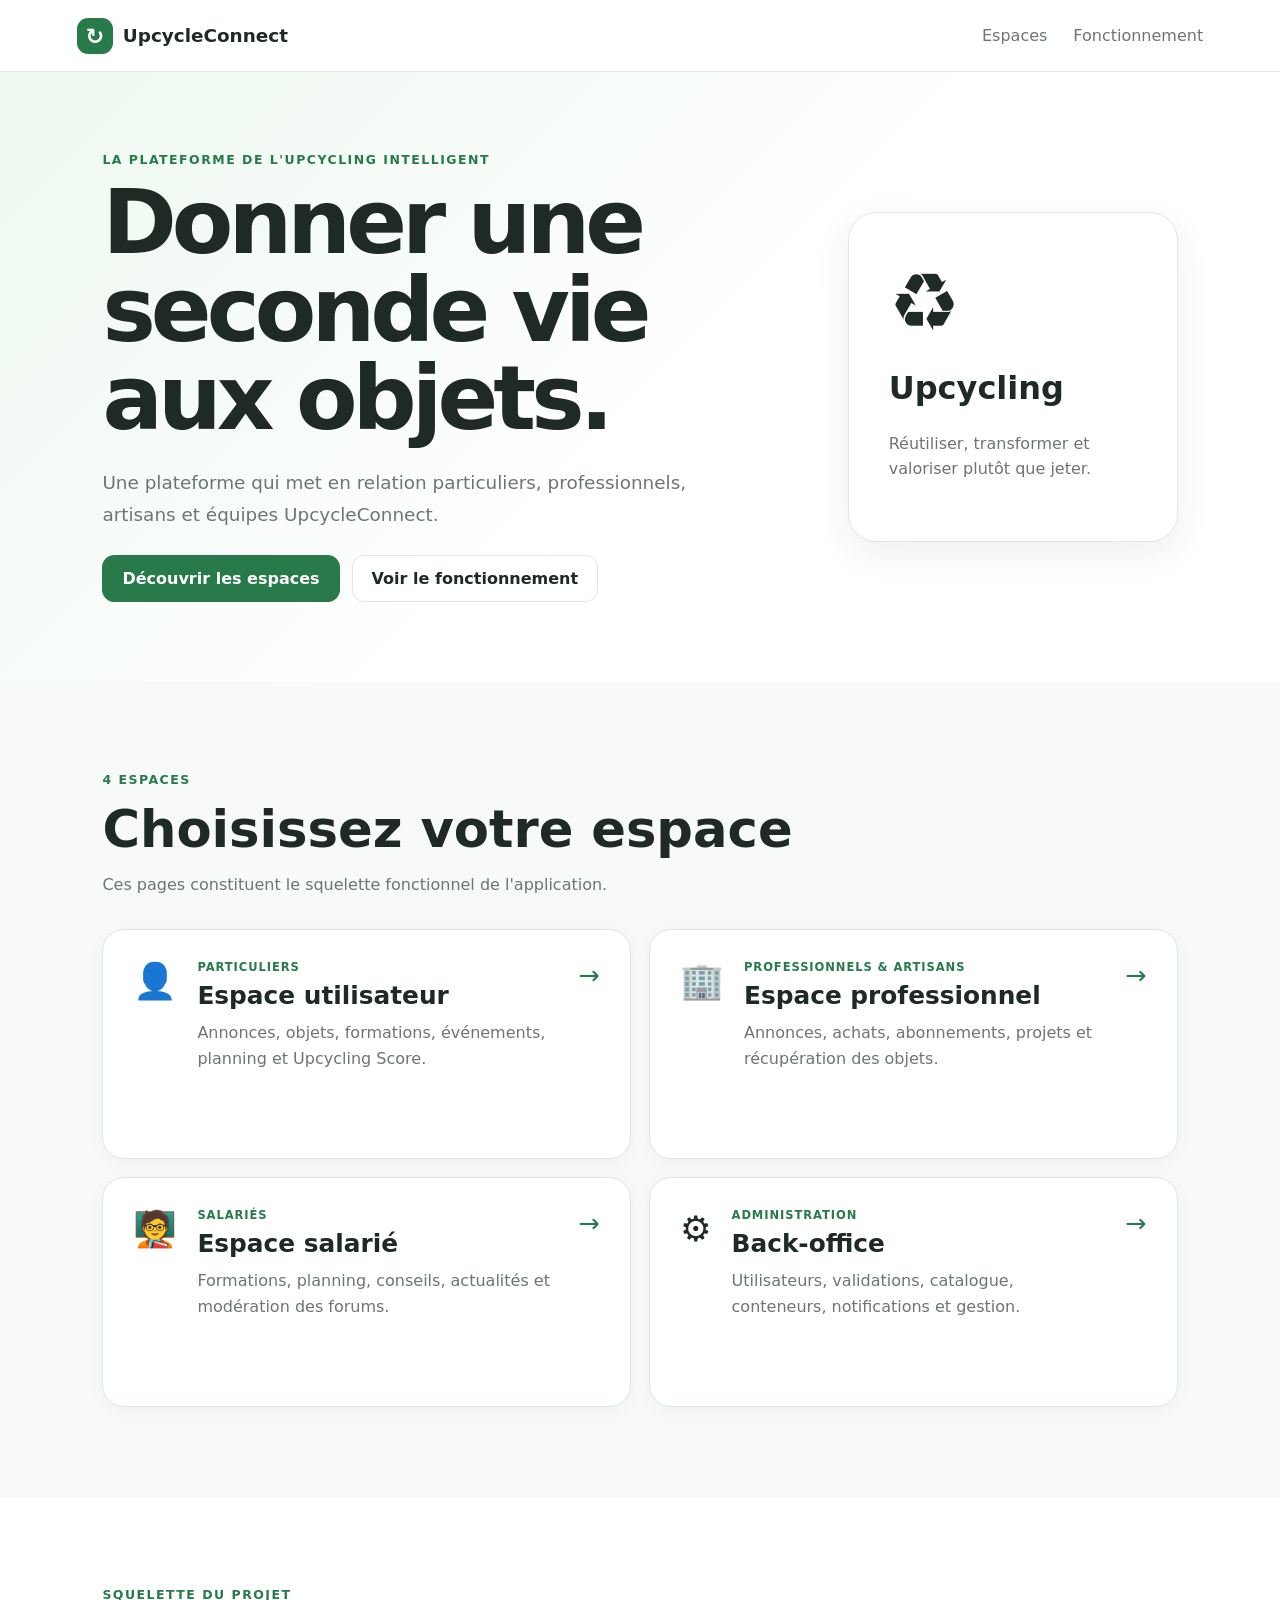
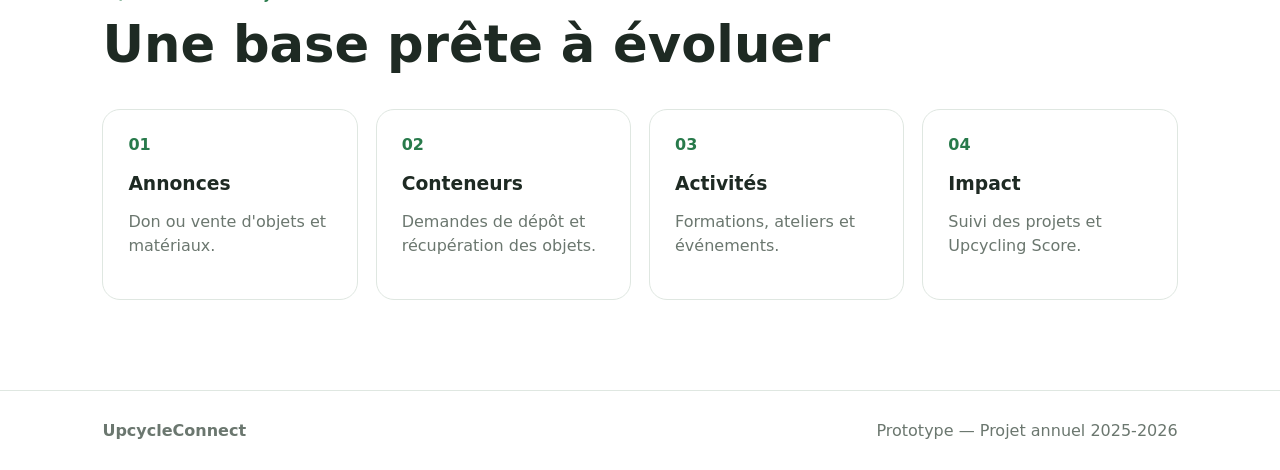
==== web/index.html @ 0e3712cc "Initial commit" ====
<!DOCTYPE html>
<html lang="fr">
<head>
    <meta charset="UTF-8">
    <meta name="viewport" content="width=device-width, initial-scale=1.0">
    <title>UpcycleConnect — Accueil</title>
    <link rel="stylesheet" href="css/style.css">
</head>
<body>
    <header class="site-header">
        <a class="brand" href="index.html">
            <span class="brand-mark">↻</span>
            <span>UpcycleConnect</span>
        </a>
        <nav>
            <a href="#espaces">Espaces</a>
            <a href="#fonctionnement">Fonctionnement</a>
        </nav>
    </header>

    <main>
        <section class="hero">
            <div>
                <p class="eyebrow">LA PLATEFORME DE L'UPCYCLING INTELLIGENT</p>
                <h1>Donner une seconde vie aux objets.</h1>
                <p class="hero-text">
                    Une plateforme qui met en relation particuliers, professionnels,
                    artisans et équipes UpcycleConnect.
                </p>
                <div class="hero-actions">
                    <a class="button primary" href="#espaces">Découvrir les espaces</a>
                    <a class="button secondary" href="#fonctionnement">Voir le fonctionnement</a>
                </div>
            </div>
            <div class="hero-card">
                <span class="hero-icon">♻</span>
                <h2>Upcycling</h2>
                <p>Réutiliser, transformer et valoriser plutôt que jeter.</p>
            </div>
        </section>

        <section id="espaces" class="section">
            <div class="section-heading">
                <p class="eyebrow">4 ESPACES</p>
                <h2>Choisissez votre espace</h2>
                <p>Ces pages constituent le squelette fonctionnel de l'application.</p>
            </div>

            <div class="space-grid">
                <a class="space-card user" href="user.html">
                    <span class="space-icon">👤</span>
                    <div>
                        <p class="card-label">PARTICULIERS</p>
                        <h3>Espace utilisateur</h3>
                        <p>Annonces, objets, formations, événements, planning et Upcycling Score.</p>
                    </div>
                    <span class="arrow">→</span>
                </a>

                <a class="space-card pro" href="pro.html">
                    <span class="space-icon">🏢</span>
                    <div>
                        <p class="card-label">PROFESSIONNELS & ARTISANS</p>
                        <h3>Espace professionnel</h3>
                        <p>Annonces, achats, abonnements, projets et récupération des objets.</p>
                    </div>
                    <span class="arrow">→</span>
                </a>

                <a class="space-card employee" href="employee.html">
                    <span class="space-icon">🧑‍🏫</span>
                    <div>
                        <p class="card-label">SALARIÉS</p>
                        <h3>Espace salarié</h3>
                        <p>Formations, planning, conseils, actualités et modération des forums.</p>
                    </div>
                    <span class="arrow">→</span>
                </a>

                <a class="space-card admin" href="admin.html">
                    <span class="space-icon">⚙</span>
                    <div>
                        <p class="card-label">ADMINISTRATION</p>
                        <h3>Back-office</h3>
                        <p>Utilisateurs, validations, catalogue, conteneurs, notifications et gestion.</p>
                    </div>
                    <span class="arrow">→</span>
                </a>
            </div>
        </section>

        <section id="fonctionnement" class="section light-section">
            <div class="section-heading">
                <p class="eyebrow">SQUELETTE DU PROJET</p>
                <h2>Une base prête à évoluer</h2>
            </div>
            <div class="feature-grid">
                <article><span>01</span><h3>Annonces</h3><p>Don ou vente d'objets et matériaux.</p></article>
                <article><span>02</span><h3>Conteneurs</h3><p>Demandes de dépôt et récupération des objets.</p></article>
                <article><span>03</span><h3>Activités</h3><p>Formations, ateliers et événements.</p></article>
                <article><span>04</span><h3>Impact</h3><p>Suivi des projets et Upcycling Score.</p></article>
            </div>
        </section>
    </main>

    <footer class="site-footer">
        <strong>UpcycleConnect</strong>
        <span>Prototype — Projet annuel 2025-2026</span>
    </footer>
</body>
</html>
---- web/css/style.css ----
:root {
    --green: #287a4b;
    --green-dark: #185634;
    --green-light: #eaf5ee;
    --ink: #1e2a23;
    --muted: #6b776f;
    --border: #dfe7e1;
    --background: #f7faf8;
    --white: #ffffff;
    --shadow: 0 12px 35px rgba(25, 55, 38, 0.08);
}

* { box-sizing: border-box; }

html { scroll-behavior: smooth; }

body {
    margin: 0;
    font-family: Inter, ui-sans-serif, system-ui, -apple-system, BlinkMacSystemFont, "Segoe UI", sans-serif;
    color: var(--ink);
    background: var(--background);
}

a { color: inherit; text-decoration: none; }

.site-header {
    height: 72px;
    padding: 0 6%;
    display: flex;
    align-items: center;
    justify-content: space-between;
    background: rgba(255,255,255,.94);
    border-bottom: 1px solid var(--border);
    position: sticky;
    top: 0;
    z-index: 10;
    backdrop-filter: blur(12px);
}

.brand {
    display: flex;
    align-items: center;
    gap: 10px;
    font-size: 1.15rem;
    font-weight: 800;
}

.brand-mark {
    width: 36px;
    height: 36px;
    border-radius: 11px;
    display: grid;
    place-items: center;
    color: white;
    background: var(--green);
    font-size: 1.4rem;
}

.site-header nav { display: flex; gap: 26px; color: var(--muted); }
.site-header nav a:hover { color: var(--green); }

.hero {
    min-height: 560px;
    padding: 80px 8%;
    display: grid;
    grid-template-columns: 1.35fr .65fr;
    gap: 60px;
    align-items: center;
    background: linear-gradient(135deg, #edf8f0, #ffffff 55%);
}

.eyebrow {
    margin: 0 0 12px;
    color: var(--green);
    font-size: .78rem;
    font-weight: 800;
    letter-spacing: .12em;
}

.hero h1 {
    max-width: 760px;
    margin: 0;
    font-size: clamp(3rem, 7vw, 5.7rem);
    line-height: .98;
    letter-spacing: -.055em;
}

.hero-text {
    max-width: 650px;
    margin: 25px 0;
    color: var(--muted);
    font-size: 1.15rem;
    line-height: 1.7;
}

.hero-actions { display: flex; flex-wrap: wrap; gap: 12px; }

.button {
    display: inline-flex;
    align-items: center;
    justify-content: center;
    padding: 13px 19px;
    border-radius: 12px;
    font-weight: 700;
    border: 1px solid var(--border);
}

.button.primary { color: white; background: var(--green); border-color: var(--green); }
.button.primary:hover { background: var(--green-dark); }
.button.secondary { background: white; }

.hero-card {
    min-height: 330px;
    padding: 40px;
    border-radius: 28px;
    background: white;
    box-shadow: var(--shadow);
    display: flex;
    flex-direction: column;
    justify-content: center;
    border: 1px solid var(--border);
}

.hero-icon { font-size: 5rem; margin-bottom: 20px; }
.hero-card h2 { margin: 0 0 8px; font-size: 2rem; }
.hero-card p { color: var(--muted); line-height: 1.6; }

.section { padding: 90px 8%; }
.light-section { background: white; }

.section-heading { margin-bottom: 35px; }
.section-heading h2 { margin: 0 0 10px; font-size: clamp(2rem, 4vw, 3.2rem); }
.section-heading > p:last-child { color: var(--muted); }

.space-grid {
    display: grid;
    grid-template-columns: repeat(2, 1fr);
    gap: 18px;
}

.space-card {
    min-height: 230px;
    padding: 30px;
    border: 1px solid var(--border);
    border-radius: 22px;
    background: white;
    box-shadow: 0 4px 18px rgba(25,55,38,.04);
    display: grid;
    grid-template-columns: auto 1fr auto;
    gap: 20px;
    align-items: start;
    transition: transform .2s, box-shadow .2s;
}

.space-card:hover { transform: translateY(-4px); box-shadow: var(--shadow); }
.space-icon { font-size: 2.2rem; }
.card-label { margin: 0 0 7px; font-size: .72rem; font-weight: 800; color: var(--green); letter-spacing: .08em; }
.space-card h3 { margin: 0 0 10px; font-size: 1.55rem; }
.space-card p:not(.card-label) { margin: 0; color: var(--muted); line-height: 1.6; }
.arrow { font-size: 1.6rem; color: var(--green); }

.feature-grid {
    display: grid;
    grid-template-columns: repeat(4, 1fr);
    gap: 18px;
}

.feature-grid article {
    padding: 25px;
    border: 1px solid var(--border);
    border-radius: 18px;
}

.feature-grid span { color: var(--green); font-weight: 800; }
.feature-grid h3 { margin-bottom: 8px; }
.feature-grid p { color: var(--muted); line-height: 1.5; }

.site-footer {
    padding: 30px 8%;
    display: flex;
    justify-content: space-between;
    gap: 20px;
    color: var(--muted);
    border-top: 1px solid var(--border);
    background: white;
}

.dashboard {
    min-height: calc(100vh - 72px);
    display: grid;
    grid-template-columns: 250px 1fr;
}

.sidebar {
    padding: 28px 18px;
    background: #173f29;
    color: white;
}

.sidebar .brand { margin: 0 12px 35px; }
.sidebar .brand-mark { background: #3c9962; }

.sidebar nav { display: grid; gap: 6px; }
.sidebar nav a, .sidebar nav button {
    width: 100%;
    padding: 12px 14px;
    text-align: left;
    color: #d9e8de;
    background: transparent;
    border: 0;
    border-radius: 10px;
    font: inherit;
    cursor: pointer;
}
.sidebar nav a:hover, .sidebar nav button:hover, .sidebar nav .active {
    color: white;
    background: rgba(255,255,255,.11);
}

.dashboard-main { padding: 36px; min-width: 0; }
.dashboard-top {
    display: flex;
    justify-content: space-between;
    gap: 20px;
    align-items: center;
    margin-bottom: 30px;
}
.dashboard-top h1 { margin: 0 0 6px; font-size: 2.1rem; }
.muted { color: var(--muted); }

.avatar {
    width: 44px;
    height: 44px;
    display: grid;
    place-items: center;
    border-radius: 50%;
    color: white;
    background: var(--green);
    font-weight: 800;
}

.stats-grid {
    display: grid;
    grid-template-columns: repeat(4, 1fr);
    gap: 16px;
    margin-bottom: 25px;
}

.stat-card, .panel {
    background: white;
    border: 1px solid var(--border);
    border-radius: 16px;
    box-shadow: 0 3px 14px rgba(25,55,38,.035);
}

.stat-card { padding: 22px; }
.stat-card .label { color: var(--muted); font-size: .82rem; }
.stat-card strong { display: block; margin-top: 8px; font-size: 2rem; }

.dashboard-grid {
    display: grid;
    grid-template-columns: 1.5fr 1fr;
    gap: 20px;
}

.panel { padding: 24px; }
.panel h2 { margin: 0 0 18px; font-size: 1.2rem; }

.list { display: grid; gap: 10px; }
.list-item {
    display: flex;
    justify-content: space-between;
    gap: 15px;
    padding: 14px;
    border-radius: 11px;
    background: #f7faf8;
}
.list-item strong { display: block; margin-bottom: 4px; }
.list-item small { color: var(--muted); }

.badge {
    height: fit-content;
    padding: 5px 9px;
    border-radius: 99px;
    background: var(--green-light);
    color: var(--green-dark);
    font-size: .75rem;
    font-weight: 700;
}

.action-row { display: flex; flex-wrap: wrap; gap: 10px; margin-top: 20px; }

.small-button {
    border: 1px solid var(--border);
    border-radius: 9px;
    padding: 9px 12px;
    background: white;
    font-weight: 700;
    cursor: pointer;
}
.small-button:hover { border-color: var(--green); color: var(--green); }

.toast {
    position: fixed;
    left: 50%;
    bottom: 25px;
    transform: translate(-50%, 20px);
    opacity: 0;
    padding: 13px 18px;
    border-radius: 12px;
    background: #173f29;
    color: white;
    box-shadow: var(--shadow);
    pointer-events: none;
    transition: .2s;
    z-index: 100;
}
.toast.visible { transform: translate(-50%, 0); opacity: 1; }

@media (max-width: 900px) {
    .hero { grid-template-columns: 1fr; }
    .space-grid, .dashboard-grid { grid-template-columns: 1fr; }
    .feature-grid, .stats-grid { grid-template-columns: repeat(2, 1fr); }
    .dashboard { grid-template-columns: 1fr; }
    .sidebar { padding: 15px; }
    .sidebar .brand { margin-bottom: 15px; }
    .sidebar nav { grid-template-columns: repeat(2, 1fr); }
}

@media (max-width: 600px) {
    .site-header nav { display: none; }
    .hero, .section, .dashboard-main { padding: 45px 5%; }
    .space-grid, .feature-grid, .stats-grid { grid-template-columns: 1fr; }
    .space-card { grid-template-columns: auto 1fr; }
    .arrow { display: none; }
    .site-footer { flex-direction: column; }
}
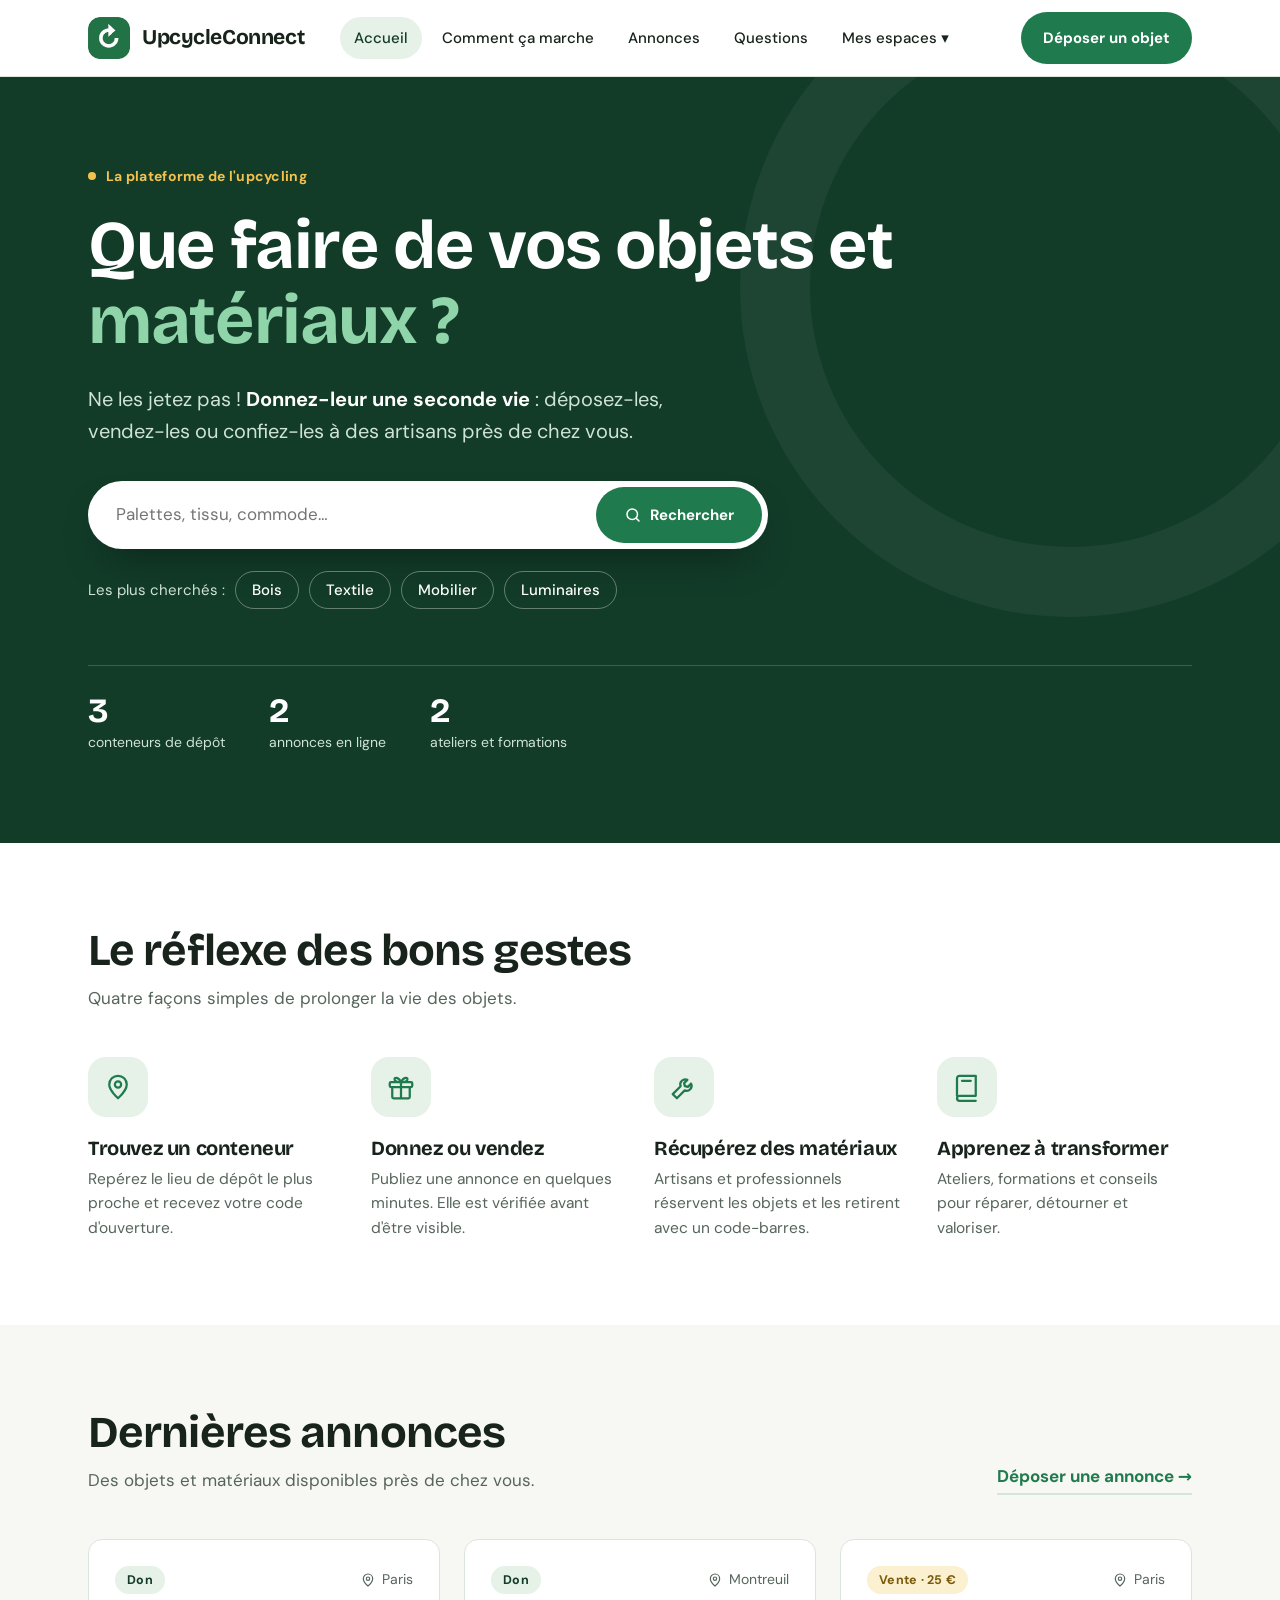
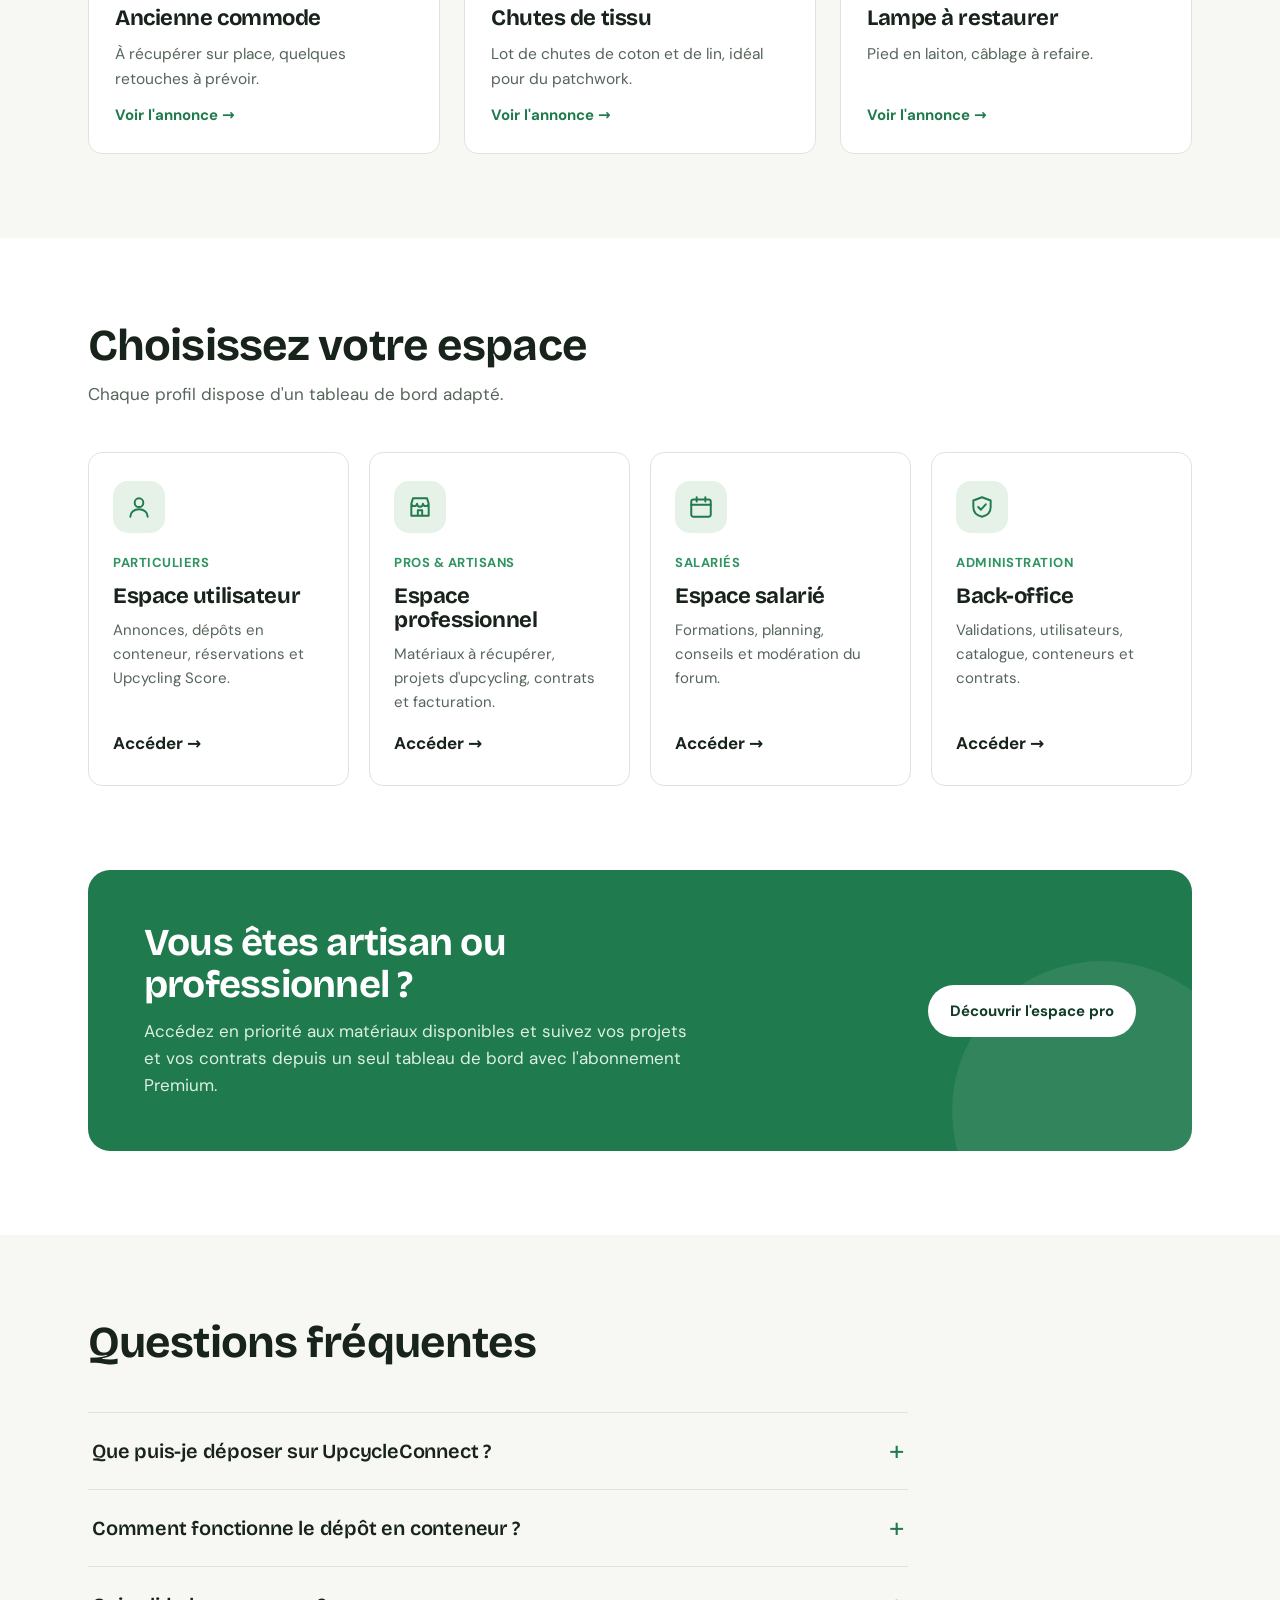
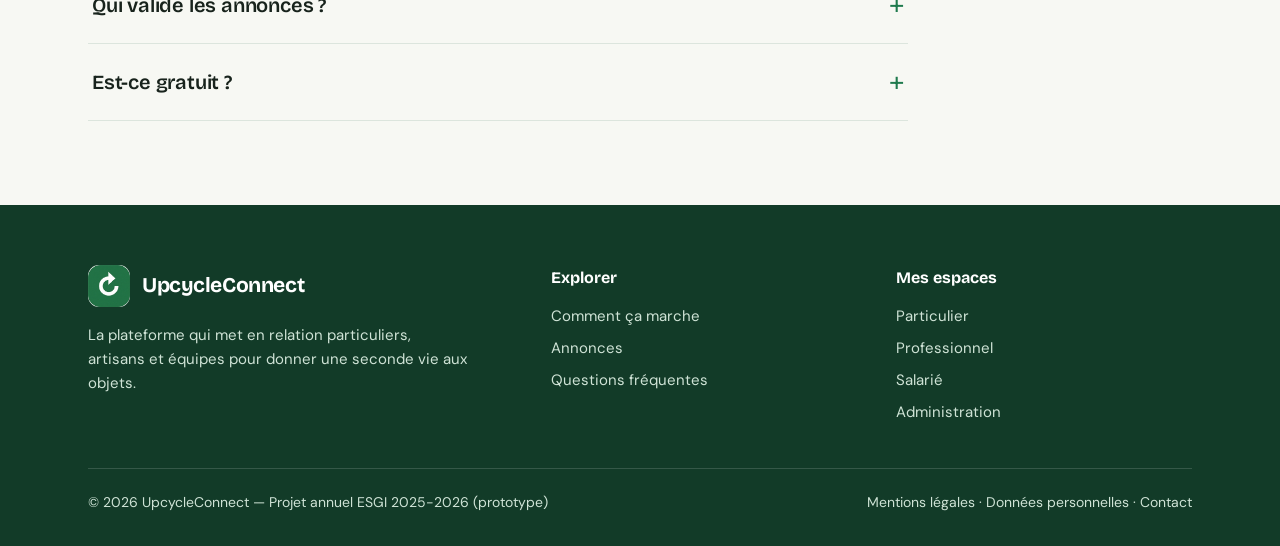
==== commit 1df9309f: "Refonte de la page d'accueil" ====
--- a/web/index.html
+++ b/web/index.html
@@ -1,111 +1,201 @@
 <!DOCTYPE html>
 <html lang="fr">
 <head>
-    <meta charset="UTF-8">
-    <meta name="viewport" content="width=device-width, initial-scale=1.0">
-    <title>UpcycleConnect — Accueil</title>
-    <link rel="stylesheet" href="css/style.css">
+<meta charset="utf-8">
+<meta name="viewport" content="width=device-width, initial-scale=1">
+<title>UpcycleConnect — Que faire de vos objets et matériaux ?</title>
+<meta name="description" content="Donnez, récupérez et transformez : la plateforme qui met en relation particuliers, artisans et équipes autour de l'upcycling.">
+<link rel="icon" href="logo.jpg">
+<link rel="stylesheet" href="css/home.css">
 </head>
 <body>
-    <header class="site-header">
-        <a class="brand" href="index.html">
-            <span class="brand-mark">↻</span>
-            <span>UpcycleConnect</span>
-        </a>
-        <nav>
-            <a href="#espaces">Espaces</a>
-            <a href="#fonctionnement">Fonctionnement</a>
-        </nav>
-    </header>
-
-    <main>
-        <section class="hero">
-            <div>
-                <p class="eyebrow">LA PLATEFORME DE L'UPCYCLING INTELLIGENT</p>
-                <h1>Donner une seconde vie aux objets.</h1>
-                <p class="hero-text">
-                    Une plateforme qui met en relation particuliers, professionnels,
-                    artisans et équipes UpcycleConnect.
-                </p>
-                <div class="hero-actions">
-                    <a class="button primary" href="#espaces">Découvrir les espaces</a>
-                    <a class="button secondary" href="#fonctionnement">Voir le fonctionnement</a>
-                </div>
-            </div>
-            <div class="hero-card">
-                <span class="hero-icon">♻</span>
-                <h2>Upcycling</h2>
-                <p>Réutiliser, transformer et valoriser plutôt que jeter.</p>
-            </div>
-        </section>
-
-        <section id="espaces" class="section">
-            <div class="section-heading">
-                <p class="eyebrow">4 ESPACES</p>
-                <h2>Choisissez votre espace</h2>
-                <p>Ces pages constituent le squelette fonctionnel de l'application.</p>
-            </div>
-
-            <div class="space-grid">
-                <a class="space-card user" href="user.html">
-                    <span class="space-icon">👤</span>
-                    <div>
-                        <p class="card-label">PARTICULIERS</p>
-                        <h3>Espace utilisateur</h3>
-                        <p>Annonces, objets, formations, événements, planning et Upcycling Score.</p>
-                    </div>
-                    <span class="arrow">→</span>
-                </a>
-
-                <a class="space-card pro" href="pro.html">
-                    <span class="space-icon">🏢</span>
-                    <div>
-                        <p class="card-label">PROFESSIONNELS & ARTISANS</p>
-                        <h3>Espace professionnel</h3>
-                        <p>Annonces, achats, abonnements, projets et récupération des objets.</p>
-                    </div>
-                    <span class="arrow">→</span>
-                </a>
-
-                <a class="space-card employee" href="employee.html">
-                    <span class="space-icon">🧑‍🏫</span>
-                    <div>
-                        <p class="card-label">SALARIÉS</p>
-                        <h3>Espace salarié</h3>
-                        <p>Formations, planning, conseils, actualités et modération des forums.</p>
-                    </div>
-                    <span class="arrow">→</span>
-                </a>
-
-                <a class="space-card admin" href="admin.html">
-                    <span class="space-icon">⚙</span>
-                    <div>
-                        <p class="card-label">ADMINISTRATION</p>
-                        <h3>Back-office</h3>
-                        <p>Utilisateurs, validations, catalogue, conteneurs, notifications et gestion.</p>
-                    </div>
-                    <span class="arrow">→</span>
-                </a>
-            </div>
-        </section>
-
-        <section id="fonctionnement" class="section light-section">
-            <div class="section-heading">
-                <p class="eyebrow">SQUELETTE DU PROJET</p>
-                <h2>Une base prête à évoluer</h2>
-            </div>
-            <div class="feature-grid">
-                <article><span>01</span><h3>Annonces</h3><p>Don ou vente d'objets et matériaux.</p></article>
-                <article><span>02</span><h3>Conteneurs</h3><p>Demandes de dépôt et récupération des objets.</p></article>
-                <article><span>03</span><h3>Activités</h3><p>Formations, ateliers et événements.</p></article>
-                <article><span>04</span><h3>Impact</h3><p>Suivi des projets et Upcycling Score.</p></article>
-            </div>
-        </section>
-    </main>
-
-    <footer class="site-footer">
-        <strong>UpcycleConnect</strong>
-        <span>Prototype — Projet annuel 2025-2026</span>
-    </footer>
+
+<svg width="0" height="0" style="position:absolute" aria-hidden="true">
+  <symbol id="i-search" viewBox="0 0 24 24" fill="none" stroke="currentColor" stroke-width="2" stroke-linecap="round" stroke-linejoin="round"><circle cx="11" cy="11" r="7"/><path d="m20 20-3.5-3.5"/></symbol>
+  <symbol id="i-pin" viewBox="0 0 24 24" fill="none" stroke="currentColor" stroke-width="1.8" stroke-linecap="round" stroke-linejoin="round"><path d="M12 21s-7-6.2-7-11a7 7 0 0 1 14 0c0 4.8-7 11-7 11z"/><circle cx="12" cy="10" r="2.5"/></symbol>
+  <symbol id="i-gift" viewBox="0 0 24 24" fill="none" stroke="currentColor" stroke-width="1.8" stroke-linecap="round" stroke-linejoin="round"><rect x="3" y="8" width="18" height="4" rx="1"/><path d="M5 12v8a1 1 0 0 0 1 1h12a1 1 0 0 0 1-1v-8M12 8v13M12 8C10 3.5 6 4 7 6.5c.6 1.5 5 1.5 5 1.5zm0 0c2-4.5 6-4 5-1.5-.6 1.5-5 1.5-5 1.5z"/></symbol>
+  <symbol id="i-tool" viewBox="0 0 24 24" fill="none" stroke="currentColor" stroke-width="1.8" stroke-linecap="round" stroke-linejoin="round"><path d="M14.7 6.3a4 4 0 0 0-5.4 5.1L3 17.7 6.3 21l6.3-6.3a4 4 0 0 0 5.1-5.4l-2.6 2.6-2.4-.6-.6-2.4z"/></symbol>
+  <symbol id="i-book" viewBox="0 0 24 24" fill="none" stroke="currentColor" stroke-width="1.8" stroke-linecap="round" stroke-linejoin="round"><path d="M4 19V5a2 2 0 0 1 2-2h13v16H6a2 2 0 0 0-2 2 2 2 0 0 0 2 2h13M8 7h7"/></symbol>
+  <symbol id="i-user" viewBox="0 0 24 24" fill="none" stroke="currentColor" stroke-width="1.8" stroke-linecap="round" stroke-linejoin="round"><circle cx="12" cy="8" r="4"/><path d="M4 21c0-4 3.6-7 8-7s8 3 8 7"/></symbol>
+  <symbol id="i-shop" viewBox="0 0 24 24" fill="none" stroke="currentColor" stroke-width="1.8" stroke-linecap="round" stroke-linejoin="round"><path d="M4 9l1.5-5h13L20 9M4 9v11h16V9M4 9a2.7 2.7 0 0 0 5.3 0 2.7 2.7 0 0 0 5.4 0A2.7 2.7 0 0 0 20 9M10 20v-5h4v5"/></symbol>
+  <symbol id="i-cal" viewBox="0 0 24 24" fill="none" stroke="currentColor" stroke-width="1.8" stroke-linecap="round" stroke-linejoin="round"><rect x="3" y="5" width="18" height="16" rx="2"/><path d="M3 10h18M8 3v4M16 3v4"/></symbol>
+  <symbol id="i-shield" viewBox="0 0 24 24" fill="none" stroke="currentColor" stroke-width="1.8" stroke-linecap="round" stroke-linejoin="round"><path d="M12 3l8 3v6c0 5-3.5 8-8 9-4.5-1-8-4-8-9V6z"/><path d="m8.5 12 2.5 2.5 4.5-5"/></symbol>
+</svg>
+
+<header class="top">
+  <div class="wrap">
+    <a class="brand" href="index.html"><img src="logo.jpg" alt=""><b>UpcycleConnect</b></a>
+    <nav class="nav" id="nav" aria-label="Navigation principale">
+      <a href="index.html" aria-current="page">Accueil</a>
+      <a href="#geste">Comment ça marche</a>
+      <a href="#annonces">Annonces</a>
+      <a href="#faq">Questions</a>
+      <div class="dd" id="dd">
+        <button aria-expanded="false" aria-controls="dd-menu">Mes espaces ▾</button>
+        <div class="dd-menu" id="dd-menu">
+          <a href="user.html">Particulier</a>
+          <a href="pro.html">Professionnel &amp; artisan</a>
+          <a href="employee.html">Salarié</a>
+          <a href="admin.html">Administration</a>
+        </div>
+      </div>
+    </nav>
+    <span class="spacer"></span>
+    <a class="btn btn-primary" href="user.html">Déposer un objet</a>
+    <button class="btn btn-line burger" id="burger" aria-expanded="false" aria-controls="nav">Menu</button>
+  </div>
+</header>
+
+<main>
+  <section class="hero">
+    <div class="wrap">
+      <p class="eyebrow">La plateforme de l'upcycling</p>
+      <h1>Que faire de vos objets et <span>matériaux&nbsp;?</span></h1>
+      <p class="lead">Ne les jetez pas&nbsp;! <strong>Donnez-leur une seconde vie</strong> : déposez-les, vendez-les ou confiez-les à des artisans près de chez vous.</p>
+      <form class="search" id="search" role="search">
+        <label for="q">Entrez un objet ou un matériau</label>
+        <input id="q" name="q" type="search" placeholder="Palettes, tissu, commode…" autocomplete="off">
+        <button class="btn btn-primary" type="submit"><svg width="18" height="18"><use href="#i-search"/></svg>Rechercher</button>
+      </form>
+      <div class="shortcuts">
+        <span>Les plus cherchés :</span>
+        <a href="#annonces" data-q="bois">Bois</a>
+        <a href="#annonces" data-q="tissu">Textile</a>
+        <a href="#annonces" data-q="commode">Mobilier</a>
+        <a href="#annonces" data-q="lampe">Luminaires</a>
+      </div>
+      <div class="hero-stats">
+        <div><b id="st-cont">3</b><span>conteneurs de dépôt</span></div>
+        <div><b id="st-ann">2</b><span>annonces en ligne</span></div>
+        <div><b id="st-evt">2</b><span>ateliers et formations</span></div>
+      </div>
+    </div>
+  </section>
+
+  <section class="s" id="geste">
+    <div class="wrap">
+      <div class="s-head"><div><h2>Le réflexe des bons gestes</h2><p>Quatre façons simples de prolonger la vie des objets.</p></div></div>
+      <div class="gestes">
+        <div class="geste"><div class="ic"><svg><use href="#i-pin"/></svg></div><h3>Trouvez un conteneur</h3><p>Repérez le lieu de dépôt le plus proche et recevez votre code d'ouverture.</p></div>
+        <div class="geste"><div class="ic"><svg><use href="#i-gift"/></svg></div><h3>Donnez ou vendez</h3><p>Publiez une annonce en quelques minutes. Elle est vérifiée avant d'être visible.</p></div>
+        <div class="geste"><div class="ic"><svg><use href="#i-tool"/></svg></div><h3>Récupérez des matériaux</h3><p>Artisans et professionnels réservent les objets et les retirent avec un code-barres.</p></div>
+        <div class="geste"><div class="ic"><svg><use href="#i-book"/></svg></div><h3>Apprenez à transformer</h3><p>Ateliers, formations et conseils pour réparer, détourner et valoriser.</p></div>
+      </div>
+    </div>
+  </section>
+
+  <section class="s alt" id="annonces">
+    <div class="wrap">
+      <div class="s-head">
+        <div><h2>Dernières annonces</h2><p>Des objets et matériaux disponibles près de chez vous.</p></div>
+        <a class="link" href="user.html">Déposer une annonce →</a>
+      </div>
+      <div class="cards" id="latest">
+        <article class="card"><div class="row"><span class="tag don">Don</span><span class="loc"><svg><use href="#i-pin"/></svg>Paris</span></div><h3><a class="stretch" href="user.html">Ancienne commode</a></h3><p>À récupérer sur place, quelques retouches à prévoir.</p><span class="more">Voir l'annonce →</span></article>
+        <article class="card"><div class="row"><span class="tag don">Don</span><span class="loc"><svg><use href="#i-pin"/></svg>Montreuil</span></div><h3><a class="stretch" href="user.html">Chutes de tissu</a></h3><p>Lot de chutes de coton et de lin, idéal pour du patchwork.</p><span class="more">Voir l'annonce →</span></article>
+        <article class="card"><div class="row"><span class="tag vente">Vente · 25 €</span><span class="loc"><svg><use href="#i-pin"/></svg>Paris</span></div><h3><a class="stretch" href="user.html">Lampe à restaurer</a></h3><p>Pied en laiton, câblage à refaire.</p><span class="more">Voir l'annonce →</span></article>
+      </div>
+      <p class="empty" id="empty">Aucune annonce ne correspond à votre recherche.</p>
+    </div>
+  </section>
+
+  <section class="s" id="espaces">
+    <div class="wrap">
+      <div class="s-head"><div><h2>Choisissez votre espace</h2><p>Chaque profil dispose d'un tableau de bord adapté.</p></div></div>
+      <div class="spaces">
+        <div class="space"><div class="ic"><svg><use href="#i-user"/></svg></div><small>Particuliers</small><h3>Espace utilisateur</h3><p>Annonces, dépôts en conteneur, réservations et Upcycling Score.</p><a class="go" href="user.html">Accéder →</a></div>
+        <div class="space"><div class="ic"><svg><use href="#i-shop"/></svg></div><small>Pros &amp; artisans</small><h3>Espace professionnel</h3><p>Matériaux à récupérer, projets d'upcycling, contrats et facturation.</p><a class="go" href="pro.html">Accéder →</a></div>
+        <div class="space"><div class="ic"><svg><use href="#i-cal"/></svg></div><small>Salariés</small><h3>Espace salarié</h3><p>Formations, planning, conseils et modération du forum.</p><a class="go" href="employee.html">Accéder →</a></div>
+        <div class="space"><div class="ic"><svg><use href="#i-shield"/></svg></div><small>Administration</small><h3>Back-office</h3><p>Validations, utilisateurs, catalogue, conteneurs et contrats.</p><a class="go" href="admin.html">Accéder →</a></div>
+      </div>
+    </div>
+  </section>
+
+  <section class="s" style="padding-top:0">
+    <div class="wrap">
+      <div class="band">
+        <div>
+          <h2>Vous êtes artisan ou professionnel&nbsp;?</h2>
+          <p>Accédez en priorité aux matériaux disponibles et suivez vos projets et vos contrats depuis un seul tableau de bord avec l'abonnement Premium.</p>
+        </div>
+        <a class="btn btn-light" href="pro.html">Découvrir l'espace pro</a>
+      </div>
+    </div>
+  </section>
+
+  <section class="s alt" id="faq">
+    <div class="wrap">
+      <div class="s-head"><div><h2>Questions fréquentes</h2></div></div>
+      <div class="faq">
+        <details><summary>Que puis-je déposer sur UpcycleConnect&nbsp;?</summary><p>Des objets ou des matériaux dont vous n'avez plus l'usage : mobilier, bois de palettes, textile, luminaires… Chaque dépôt passe par une validation avant d'être proposé aux artisans.</p></details>
+        <details><summary>Comment fonctionne le dépôt en conteneur&nbsp;?</summary><p>Une fois votre demande validée, un conteneur vous est attribué. Vous recevez un code d'ouverture et un code-barres : le premier ouvre le conteneur, le second permet à un artisan de récupérer l'objet.</p></details>
+        <details><summary>Qui valide les annonces&nbsp;?</summary><p>L'équipe d'administration vérifie chaque annonce et chaque demande de dépôt avant publication. Votre annonce reste « en attente » jusqu'à cette validation.</p></details>
+        <details><summary>Est-ce gratuit&nbsp;?</summary><p>Les dons sont gratuits. Les ventes, ateliers et formations sont payants selon le tarif affiché, et les professionnels peuvent souscrire un abonnement pour accéder à des outils de suivi supplémentaires.</p></details>
+      </div>
+    </div>
+  </section>
+</main>
+
+<footer>
+  <div class="wrap">
+    <div class="foot">
+      <div>
+        <a class="brand" href="index.html"><img src="logo.jpg" alt=""><b>UpcycleConnect</b></a>
+        <p>La plateforme qui met en relation particuliers, artisans et équipes pour donner une seconde vie aux objets.</p>
+      </div>
+      <div><h4>Explorer</h4><ul><li><a href="#geste">Comment ça marche</a></li><li><a href="#annonces">Annonces</a></li><li><a href="#faq">Questions fréquentes</a></li></ul></div>
+      <div><h4>Mes espaces</h4><ul><li><a href="user.html">Particulier</a></li><li><a href="pro.html">Professionnel</a></li><li><a href="employee.html">Salarié</a></li><li><a href="admin.html">Administration</a></li></ul></div>
+    </div>
+    <div class="legal"><span>© 2026 UpcycleConnect — Projet annuel ESGI 2025-2026 (prototype)</span><span>Mentions légales · Données personnelles · Contact</span></div>
+  </div>
+</footer>
+
+<script>
+(function () {
+  var list = document.getElementById("latest"), empty = document.getElementById("empty"), all = null;
+  var pin = '<svg><use href="#i-pin"/></svg>';
+  function esc(s) { return String(s == null ? "" : s).replace(/[&<>"']/g, function (c) { return {"&":"&amp;","<":"&lt;",">":"&gt;",'"':"&quot;","'":"&#39;"}[c]; }); }
+  function card(a) {
+    var tag = a.type === "don" ? '<span class="tag don">Don</span>' : '<span class="tag vente">Vente' + (a.price ? " · " + esc(a.price) : "") + '</span>';
+    return '<article class="card"><div class="row">' + tag + '<span class="loc">' + pin + esc(a.location || "Lieu à préciser") + '</span></div>' +
+      '<h3><a class="stretch" href="user.html">' + esc(a.title) + '</a></h3><p>' + esc(a.description || "Disponible auprès d'un particulier.") + '</p><span class="more">Voir l\'annonce →</span></article>';
+  }
+  function render(q) {
+    q = (q || "").trim().toLowerCase();
+    var f = all.filter(function (a) { return !q || (a.title + " " + (a.location || "")).toLowerCase().indexOf(q) > -1; });
+    list.innerHTML = f.slice(0, 6).map(card).join("");
+    empty.style.display = f.length ? "none" : "block";
+  }
+  function search(q) {
+    if (all) return render(q);
+    var n = 0;
+    Array.prototype.forEach.call(list.children, function (c) {
+      var ok = !q || c.textContent.toLowerCase().indexOf(q.toLowerCase()) > -1;
+      c.style.display = ok ? "" : "none"; if (ok) n++;
+    });
+    empty.style.display = n ? "none" : "block";
+  }
+  function get(u) { return fetch(u).then(function (r) { return r.ok ? r.json() : Promise.reject(); }); }
+  get("/api/announcements").then(function (d) {
+    all = (d.items || []).filter(function (a) { return a.status === "validee"; });
+    document.getElementById("st-ann").textContent = all.length;
+    if (all.length) render("");
+  }).catch(function () {});
+  get("/api/containers").then(function (d) { document.getElementById("st-cont").textContent = (d.items || []).length; }).catch(function () {});
+  get("/api/events").then(function (d) { document.getElementById("st-evt").textContent = (d.items || []).filter(function (e) { return e.status === "valide"; }).length; }).catch(function () {});
+
+  document.getElementById("search").addEventListener("submit", function (e) {
+    e.preventDefault(); search(this.q.value); document.getElementById("annonces").scrollIntoView({ behavior: "smooth" });
+  });
+  Array.prototype.forEach.call(document.querySelectorAll("[data-q]"), function (a) {
+    a.addEventListener("click", function () { document.getElementById("q").value = a.dataset.q; search(a.dataset.q); });
+  });
+  var dd = document.getElementById("dd"), btn = dd.querySelector("button");
+  btn.addEventListener("click", function (e) { e.stopPropagation(); var o = dd.classList.toggle("open"); btn.setAttribute("aria-expanded", o); });
+  document.addEventListener("click", function () { dd.classList.remove("open"); btn.setAttribute("aria-expanded", "false"); });
+  var burger = document.getElementById("burger"), nav = document.getElementById("nav");
+  burger.addEventListener("click", function () { var o = nav.classList.toggle("open"); burger.setAttribute("aria-expanded", o); });
+})();
+</script>
 </body>
 </html>
--- a/web/css/home.css
+++ b/web/css/home.css
@@ -0,0 +1,165 @@
+@font-face{font-family:"DM Sans";font-weight:400;font-display:swap;src:url(../fonts/dm-sans-latin-400-normal.woff2) format("woff2")}
+@font-face{font-family:"DM Sans";font-weight:500;font-display:swap;src:url(../fonts/dm-sans-latin-500-normal.woff2) format("woff2")}
+@font-face{font-family:"DM Sans";font-weight:700;font-display:swap;src:url(../fonts/dm-sans-latin-700-normal.woff2) format("woff2")}
+@font-face{font-family:"Bricolage Grotesque";font-weight:600;font-display:swap;src:url(../fonts/bricolage-grotesque-latin-600-normal.woff2) format("woff2")}
+@font-face{font-family:"Bricolage Grotesque";font-weight:700;font-display:swap;src:url(../fonts/bricolage-grotesque-latin-700-normal.woff2) format("woff2")}
+
+:root{
+  --forest:#123B28; --green:#1F7A4D; --green-2:#2E9461; --mint:#E6F1E8; --mint-2:#D3E6D8;
+  --cream:#F7F8F3; --ink:#18231C; --muted:#56655B; --line:#DCE5DD; --sun:#F2C14E;
+  --head:"Bricolage Grotesque","DM Sans",system-ui,sans-serif; --body:"DM Sans",system-ui,sans-serif;
+  --r:14px;
+}
+*{box-sizing:border-box;margin:0;padding:0}
+html{scroll-behavior:smooth}
+body{font-family:var(--body);color:var(--ink);background:#fff;font-size:17px;line-height:1.6;-webkit-font-smoothing:antialiased}
+a{color:inherit;text-decoration:none}
+img,svg{display:block;max-width:100%}
+.wrap{max-width:1160px;margin:0 auto;padding:0 28px}
+h1,h2,h3{font-family:var(--head);font-weight:700;letter-spacing:-.02em;line-height:1.1}
+:focus-visible{outline:3px solid var(--sun);outline-offset:2px}
+
+/* ---------- header ---------- */
+.top{background:#fff;border-bottom:1px solid var(--line);position:sticky;top:0;z-index:20}
+.top .wrap{display:flex;align-items:center;gap:24px;height:76px}
+.brand{display:flex;align-items:center;gap:12px;flex-shrink:0}
+.brand img{width:42px;height:42px;border-radius:11px}
+.brand b{font-family:var(--head);font-size:21px;letter-spacing:-.02em}
+.nav{display:flex;gap:6px;margin-left:12px}
+.nav a,.nav button{white-space:nowrap;font:inherit;font-size:15px;font-weight:500;color:var(--ink);padding:9px 14px;border-radius:999px;background:none;border:0;cursor:pointer}
+.nav a:hover,.nav button:hover{background:var(--mint)}
+.nav a[aria-current]{background:var(--mint);color:var(--forest)}
+.dd{position:relative}
+.dd-menu{display:none;position:absolute;top:calc(100% + 8px);left:0;min-width:240px;background:#fff;border:1px solid var(--line);border-radius:var(--r);padding:8px;box-shadow:0 18px 40px -18px rgba(18,59,40,.35)}
+.dd.open .dd-menu{display:block}
+.dd-menu a{display:block;border-radius:10px;padding:10px 12px}
+.spacer{flex:1}
+.btn{white-space:nowrap;flex-shrink:0;display:inline-flex;align-items:center;gap:8px;font:inherit;font-weight:700;font-size:15px;padding:12px 20px;border-radius:999px;border:2px solid transparent;cursor:pointer;transition:.15s}
+.btn-primary{background:var(--green);color:#fff}
+.btn-primary:hover{background:var(--forest)}
+.btn-light{background:#fff;color:var(--forest)}
+.btn-light:hover{background:var(--mint)}
+.btn-line{border-color:var(--green);color:var(--green);background:#fff}
+.btn-line:hover{background:var(--mint)}
+.burger{display:none}
+
+/* ---------- hero ---------- */
+.hero{background:var(--forest);color:#fff;position:relative;overflow:hidden}
+.hero:after{content:"";position:absolute;right:-120px;top:-120px;width:520px;height:520px;border-radius:50%;border:70px solid rgba(255,255,255,.05)}
+.hero .wrap{position:relative;z-index:1;padding-top:84px;padding-bottom:88px}
+.eyebrow{display:inline-flex;gap:10px;align-items:center;font-size:14px;font-weight:700;color:var(--sun);letter-spacing:.02em;margin-bottom:22px}
+.eyebrow:before{content:"";width:8px;height:8px;background:var(--sun);border-radius:50%}
+.hero h1{font-size:clamp(40px,5.4vw,68px);max-width:820px}
+.hero h1 span{color:#8FD5A9}
+.hero p.lead{font-size:20px;max-width:640px;margin:24px 0 34px;color:#CFE3D6}
+.hero p.lead strong{color:#fff}
+.search{display:flex;max-width:680px;background:#fff;border-radius:999px;padding:6px;box-shadow:0 20px 40px -20px rgba(0,0,0,.5)}
+.search label{position:absolute;width:1px;height:1px;overflow:hidden;clip:rect(0 0 0 0)}
+.search input{flex:1;border:0;background:none;font:inherit;font-size:17px;padding:0 22px;color:var(--ink);min-width:0}
+.search input:focus{outline:none}
+.search .btn{padding:14px 26px}
+.shortcuts{display:flex;flex-wrap:wrap;gap:10px;align-items:center;margin-top:22px;font-size:15px;color:#CFE3D6}
+.shortcuts a{border:1px solid rgba(255,255,255,.35);padding:6px 16px;border-radius:999px;color:#fff;font-weight:500}
+.shortcuts a:hover{background:#fff;color:var(--forest)}
+.hero-stats{display:flex;gap:44px;margin-top:56px;padding-top:28px;border-top:1px solid rgba(255,255,255,.18)}
+.hero-stats div b{display:block;font-family:var(--head);font-size:34px;line-height:1}
+.hero-stats div span{font-size:14px;color:#CFE3D6}
+
+/* ---------- sections ---------- */
+section.s{padding:84px 0}
+.alt{background:var(--cream)}
+.mint{background:var(--mint)}
+.s-head{display:flex;justify-content:space-between;align-items:end;gap:24px;margin-bottom:44px}
+.s-head h2{font-size:clamp(30px,3.6vw,44px)}
+.s-head p{color:var(--muted);margin-top:10px;max-width:560px}
+.link{color:var(--green);font-weight:700;border-bottom:2px solid var(--mint-2);padding-bottom:2px}
+.link:hover{border-color:var(--green)}
+
+/* bons gestes */
+.gestes{display:grid;grid-template-columns:repeat(4,1fr);gap:28px}
+.geste .ic{width:60px;height:60px;border-radius:18px;background:var(--mint);display:grid;place-items:center;margin-bottom:20px;color:var(--green)}
+.geste .ic svg{width:30px;height:30px}
+.geste h3{font-size:20px;margin-bottom:8px}
+.geste p{font-size:15.5px;color:var(--muted)}
+
+/* annonces */
+.cards{display:grid;grid-template-columns:repeat(3,1fr);gap:24px}
+.card{background:#fff;border:1px solid var(--line);border-radius:var(--r);padding:26px;display:flex;flex-direction:column;gap:12px;position:relative;transition:.18s}
+.card:hover{border-color:var(--green);transform:translateY(-3px);box-shadow:0 18px 34px -22px rgba(18,59,40,.5)}
+.card .row{display:flex;justify-content:space-between;align-items:center}
+.tag{font-size:12.5px;font-weight:700;padding:4px 12px;border-radius:999px;letter-spacing:.02em}
+.tag.don{background:var(--mint);color:var(--forest)}
+.tag.vente{background:#FBF0CF;color:#7A5A0B}
+.card .loc{display:flex;gap:6px;align-items:center;color:var(--muted);font-size:14px}
+.card .loc svg{width:16px;height:16px}
+.card h3{font-size:22px}
+.card p{color:var(--muted);font-size:15.5px;flex:1}
+.card a.stretch:after{content:"";position:absolute;inset:0}
+.card .more{color:var(--green);font-weight:700;font-size:15px}
+.empty{display:none;margin-top:24px;color:var(--muted)}
+
+/* espaces */
+.spaces{display:grid;grid-template-columns:repeat(4,1fr);gap:20px}
+.space{background:#fff;border:1px solid var(--line);border-radius:var(--r);padding:28px 24px;position:relative;transition:.18s;display:flex;flex-direction:column;gap:10px}
+.space:hover{background:var(--forest);color:#fff;border-color:var(--forest)}
+.space:hover p,.space:hover small{color:#CFE3D6}
+.space:hover .ic{background:rgba(255,255,255,.12);color:#fff}
+.space .ic{width:52px;height:52px;border-radius:15px;background:var(--mint);color:var(--green);display:grid;place-items:center;margin-bottom:10px}
+.space .ic svg{width:26px;height:26px}
+.space small{font-size:13px;font-weight:700;color:var(--green-2);letter-spacing:.04em;text-transform:uppercase}
+.space h3{font-size:22px}
+.space p{font-size:15px;color:var(--muted);flex:1}
+.space a:after{content:"";position:absolute;inset:0}
+.space .go{font-weight:700;margin-top:6px}
+
+/* pro band */
+.band{background:var(--green);color:#fff;border-radius:22px;padding:52px 56px;display:flex;justify-content:space-between;align-items:center;gap:40px;position:relative;overflow:hidden}
+.band:after{content:"";position:absolute;right:-60px;bottom:-110px;width:300px;height:300px;border-radius:50%;background:rgba(255,255,255,.08)}
+.band h2{font-size:clamp(28px,3vw,38px);max-width:560px}
+.band p{color:#DDF0E3;margin-top:12px;max-width:560px}
+.band .btn{position:relative;z-index:1;white-space:nowrap}
+
+/* faq */
+.faq{max-width:820px}
+details{border-bottom:1px solid var(--line)}
+details:first-of-type{border-top:1px solid var(--line)}
+summary{cursor:pointer;list-style:none;display:flex;justify-content:space-between;gap:24px;align-items:center;padding:22px 4px;font-family:var(--head);font-weight:600;font-size:20px;letter-spacing:-.01em}
+summary::-webkit-details-marker{display:none}
+summary:after{content:"+";font-family:var(--body);font-weight:400;font-size:28px;color:var(--green);line-height:1}
+details[open] summary:after{content:"–"}
+details p{padding:0 4px 24px;color:var(--muted);max-width:700px}
+
+/* footer */
+footer{background:var(--forest);color:#CFE3D6;padding:60px 0 32px}
+.foot{display:grid;grid-template-columns:1.4fr 1fr 1fr;gap:48px}
+.foot .brand b{color:#fff}
+.foot p{margin-top:16px;max-width:380px;font-size:15px}
+.foot h4{color:#fff;font-family:var(--head);font-size:16px;margin-bottom:14px}
+.foot ul{list-style:none;display:grid;gap:8px;font-size:15px}
+.foot a:hover{color:#fff;text-decoration:underline}
+.legal{margin-top:44px;padding-top:22px;border-top:1px solid rgba(255,255,255,.15);display:flex;justify-content:space-between;gap:20px;flex-wrap:wrap;font-size:14px}
+
+/* ---------- responsive ---------- */
+@media(max-width:980px){
+  .gestes,.spaces{grid-template-columns:1fr 1fr}
+  .cards{grid-template-columns:1fr 1fr}
+  .band{flex-direction:column;align-items:flex-start;padding:40px 32px}
+  .foot{grid-template-columns:1fr 1fr}
+}
+@media(max-width:760px){
+  .wrap{padding:0 20px}
+  .nav{display:none;position:absolute;left:0;right:0;top:76px;background:#fff;flex-direction:column;padding:12px 20px 20px;border-bottom:1px solid var(--line)}
+  .nav.open{display:flex}
+  .dd-menu{position:static;box-shadow:none;border:0;padding:0 0 0 12px}
+  .burger{display:inline-flex;margin-left:auto}
+  .top .btn-primary{display:none}
+  .spacer{display:none}
+  .hero .wrap{padding-top:56px;padding-bottom:60px}
+  .hero-stats{gap:24px;flex-wrap:wrap}
+  .search{flex-direction:column;border-radius:22px;gap:6px}
+  .search input{padding:14px 18px}
+  section.s{padding:60px 0}
+  .gestes,.spaces,.cards{grid-template-columns:1fr}
+  .s-head{flex-direction:column;align-items:flex-start}
+  .foot{grid-template-columns:1fr}
+}
